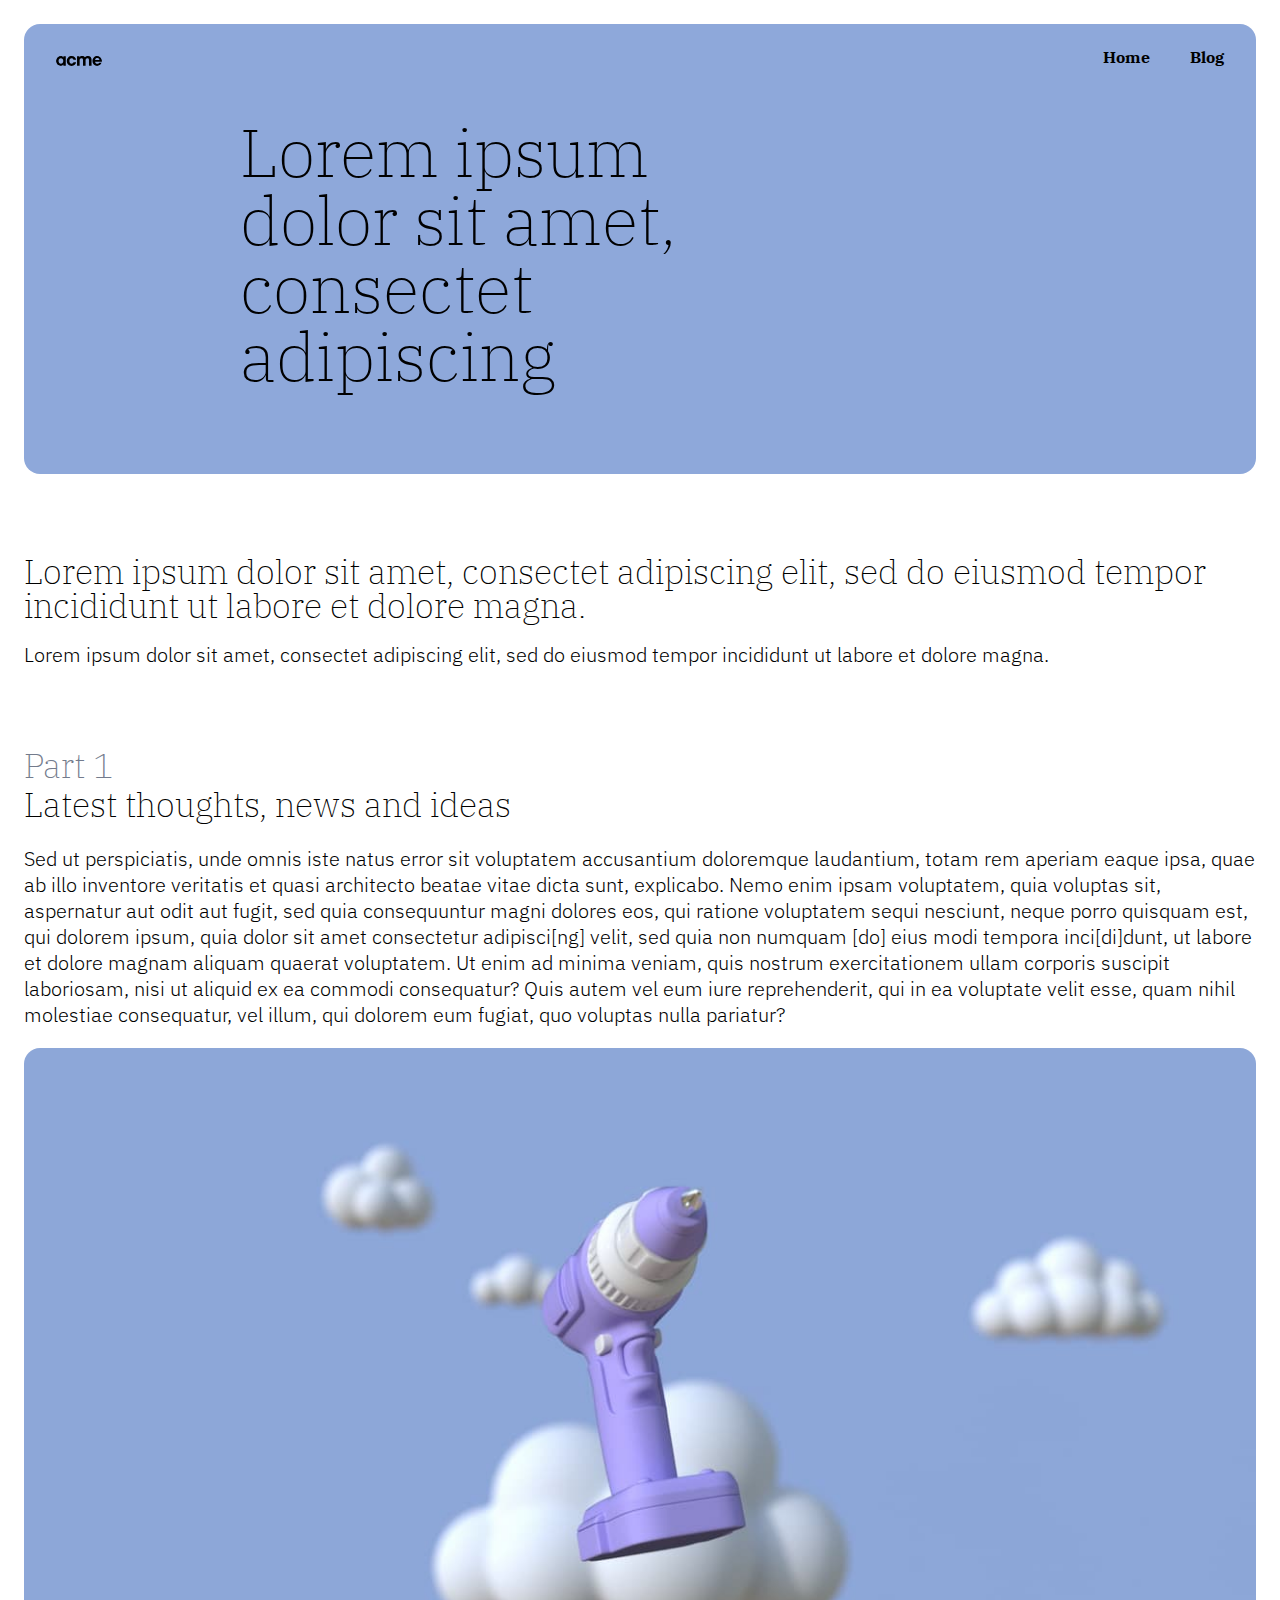
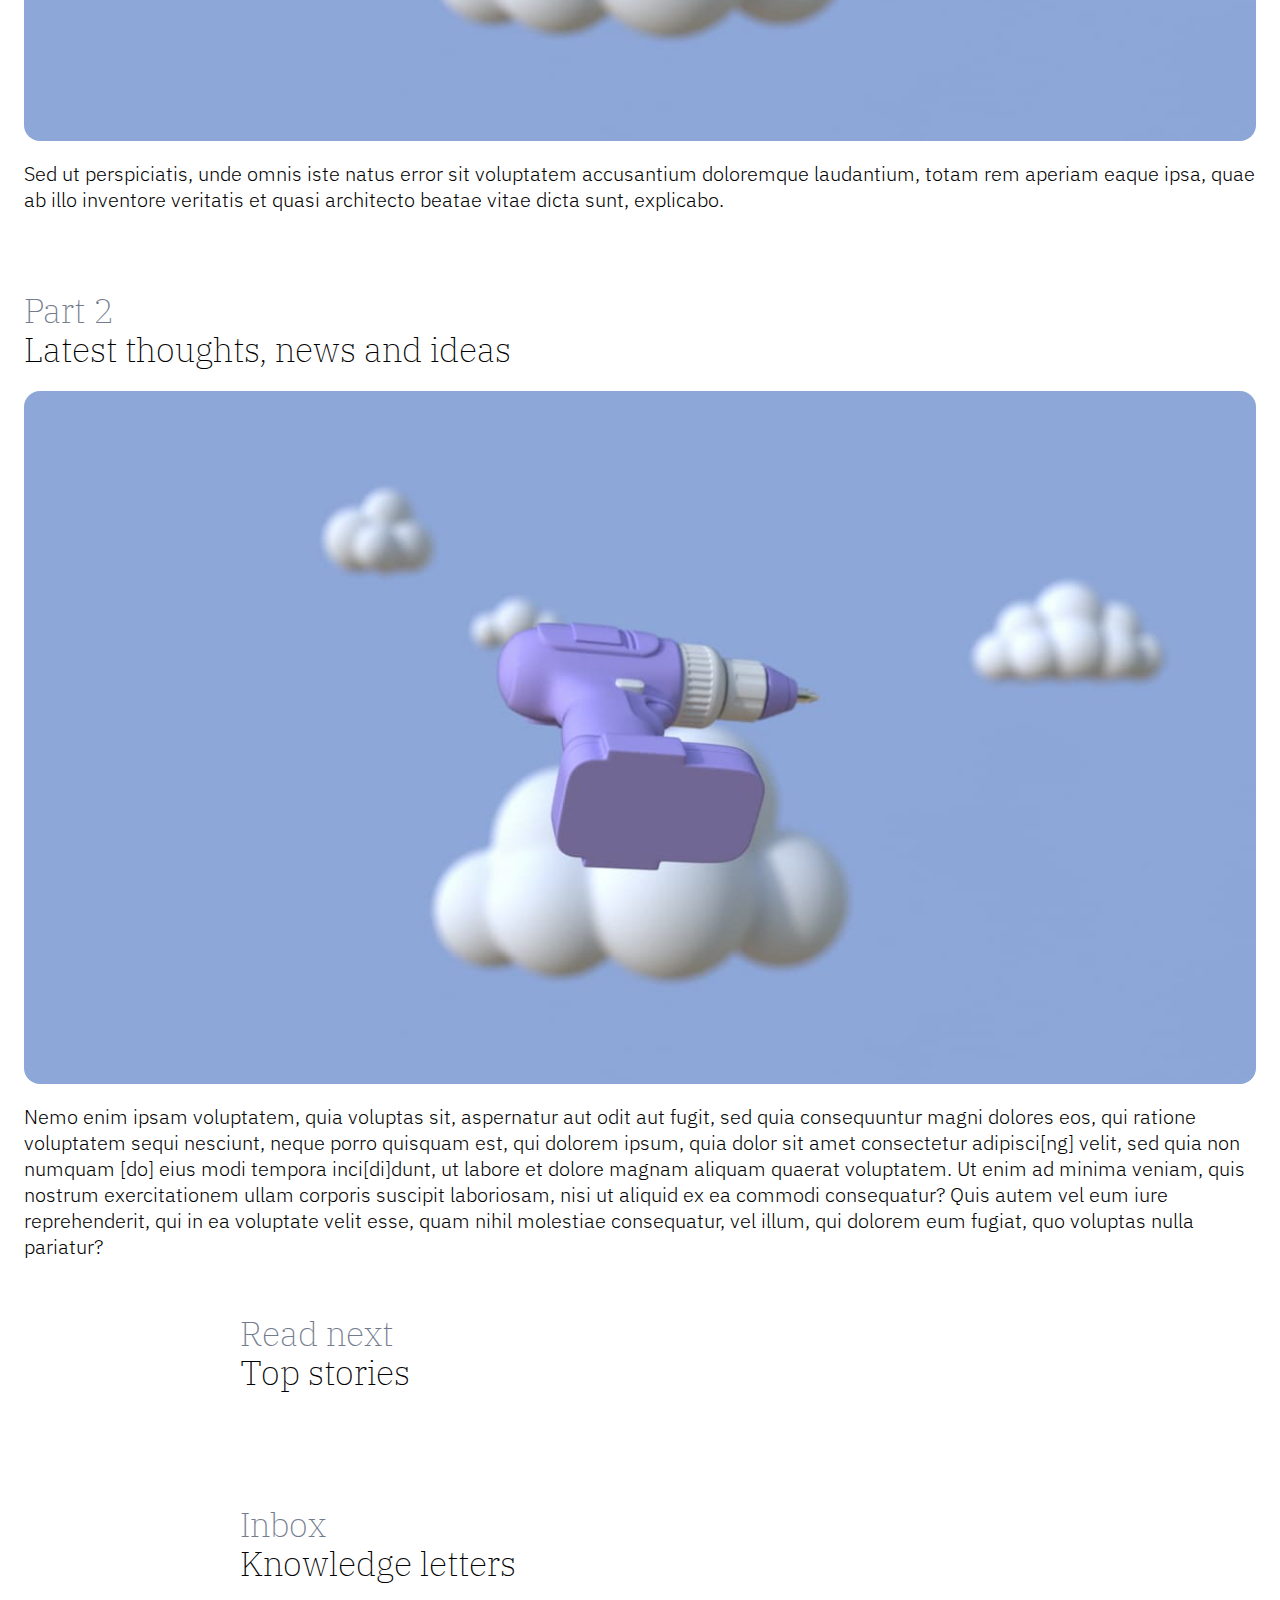
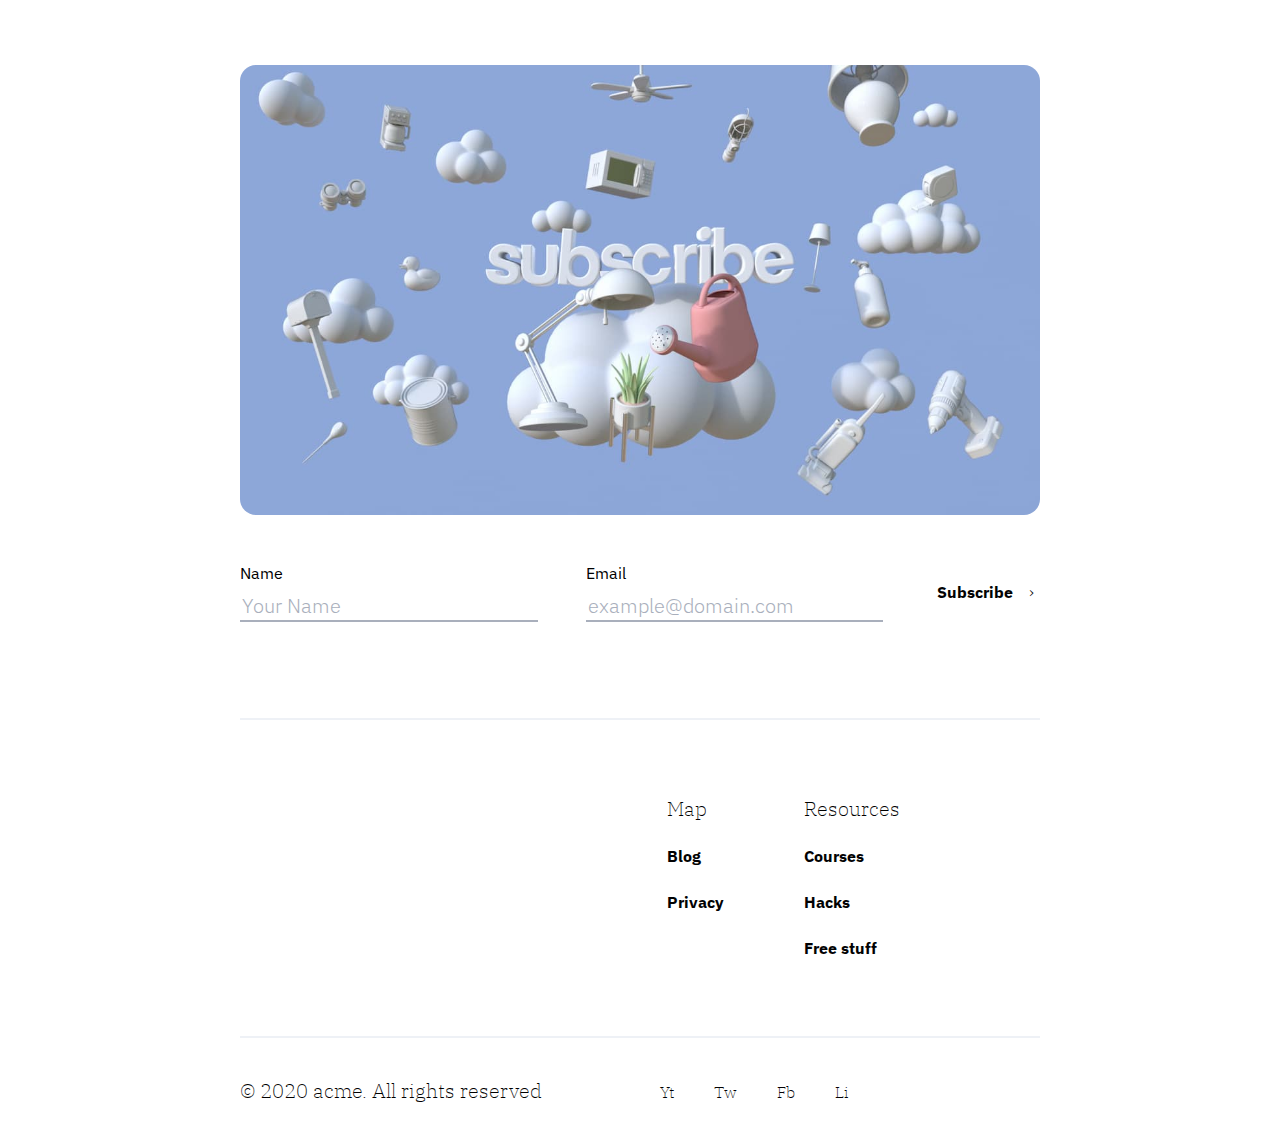
==== article.html @ 20fd58d6 "feat: add article.html" ====
<!DOCTYPE html>
<html lang="en">
  <head>
    <meta charset="UTF-8" />
    <meta name="viewport" content="width=device-width, initial-scale=1.0" />
    <title>acme website co.</title>
    <link
      href="https://fonts.googleapis.com/css2?family=IBM+Plex+Sans:wght@300;400;600&family=IBM+Plex+Serif:wght@200&display=swap"
      rel="stylesheet"
    />
    <link rel="stylesheet" href="style.css" />
  </head>

  <body class="page-article">
    <header class="primary-header">
      <div class="primary-header__inner">
        <a href="index.html" aria-label="acme home page"
          ><img src="./assets/images/logo.svg" alt="" class="logo"
        /></a>
        <nav class="primary-nav">
          <ul class="primary-nav__list">
            <li><a href="index.html">Home</a></li>
            <li><a href="blog.html">Blog</a></li>
          </ul>
        </nav>
      </div>
      <div class="container">
        <h1 class="page-title">
          Lorem ipsum dolor sit amet, consectet adipiscing
        </h1>
      </div>
    </header>

    <article class="xl-space article-full flow-content">
      <header class="flow-content">
        <h2 class="section-subtitle">
          Lorem ipsum dolor sit amet, consectet adipiscing elit, sed do eiusmod
          tempor incididunt ut labore et dolore magna.
        </h2>
        <p>
          Lorem ipsum dolor sit amet, consectet adipiscing elit, sed do eiusmod
          tempor incididunt ut labore et dolore magna.
        </p>
      </header>
      <div>
        <h3 class="section-title xl-space">Part 1</h3>
        <p class="section-subtitle">Latest thoughts, news and ideas</p>
      </div>
      <p>
        Sed ut perspiciatis, unde omnis iste natus error sit voluptatem
        accusantium doloremque laudantium, totam rem aperiam eaque ipsa, quae ab
        illo inventore veritatis et quasi architecto beatae vitae dicta sunt,
        explicabo. Nemo enim ipsam voluptatem, quia voluptas sit, aspernatur aut
        odit aut fugit, sed quia consequuntur magni dolores eos, qui ratione
        voluptatem sequi nesciunt, neque porro quisquam est, qui dolorem ipsum,
        quia dolor sit amet consectetur adipisci[ng] velit, sed quia non numquam
        [do] eius modi tempora inci[di]dunt, ut labore et dolore magnam aliquam
        quaerat voluptatem. Ut enim ad minima veniam, quis nostrum
        exercitationem ullam corporis suscipit laboriosam, nisi ut aliquid ex ea
        commodi consequatur? Quis autem vel eum iure reprehenderit, qui in ea
        voluptate velit esse, quam nihil molestiae consequatur, vel illum, qui
        dolorem eum fugiat, quo voluptas nulla pariatur?
      </p>
      <img src="./assets/images/article-1.jpg" alt="" />
      <p>
        Sed ut perspiciatis, unde omnis iste natus error sit voluptatem
        accusantium doloremque laudantium, totam rem aperiam eaque ipsa, quae ab
        illo inventore veritatis et quasi architecto beatae vitae dicta sunt,
        explicabo.
      </p>

      <div>
        <h3 class="section-title xl-space">Part 2</h3>
        <p class="section-subtitle">Latest thoughts, news and ideas</p>
      </div>
      <img src="./assets/images/article-2.jpg" alt="" />
      <p>
        Nemo enim ipsam voluptatem, quia voluptas sit, aspernatur aut odit aut
        fugit, sed quia consequuntur magni dolores eos, qui ratione voluptatem
        sequi nesciunt, neque porro quisquam est, qui dolorem ipsum, quia dolor
        sit amet consectetur adipisci[ng] velit, sed quia non numquam [do] eius
        modi tempora inci[di]dunt, ut labore et dolore magnam aliquam quaerat
        voluptatem. Ut enim ad minima veniam, quis nostrum exercitationem ullam
        corporis suscipit laboriosam, nisi ut aliquid ex ea commodi consequatur?
        Quis autem vel eum iure reprehenderit, qui in ea voluptate velit esse,
        quam nihil molestiae consequatur, vel illum, qui dolorem eum fugiat, quo
        voluptas nulla pariatur?
      </p>
    </article>
    <section class="container">
      <header>
        <h2 class="section-title">Read next</h2>
        <p class="section-subtitle">Top stories</p>
      </header>
      <div class="split"></div>
      <div class="split"></div>
    </section>

    <section class="call-to-action">
      <div class="container">
        <header>
          <h2 class="section-title">Inbox</h2>
          <p class="section-subtitle">Knowledge letters</p>
        </header>
        <img
          class="xl-space"
          src="./assets/images/newsletter.jpg"
          alt="floating items"
        />

        <form action="" method="post" class="newsletter">
          <div>
            <label for="name">Name</label>
            <input placeholder="Your Name" type="text" id="name" name="name" />
          </div>
          <div>
            <label for="email">Email</label>
            <input
              placeholder="example@domain.com"
              type="email"
              name="email"
              id="email"
            />
          </div>
          <button class="btn" type="submit">Subscribe</button>
        </form>
      </div>
    </section>

    <footer class="primary-footer">
      <div class="container">
        <div class="primary-footer__inner split">
          <a href="index.html" aria-label="acme home page"
            ><img src="img/logo.svg" alt="" class="logo"
          /></a>

          <div class="footer-nav">
            <dl class="flow-content">
              <dt class="text-serif">Map</dt>
              <dd><a href="#">Blog</a></dd>
              <dd><a href="#">Privacy</a></dd>
            </dl>

            <dl class="flow-content">
              <dt class="text-serif">Resources</dt>
              <dd><a href="#">Courses</a></dd>
              <dd><a href="#">Hacks</a></dd>
              <dd><a href="#">Free stuff</a></dd>
            </dl>
          </div>
        </div>
        <div class="split text-serif">
          <p class="copywrite">© 2020 acme. All rights reserved</p>
          <ul class="footer-social">
            <li><a href="#">Yt</a></li>
            <li><a href="#">Tw</a></li>
            <li><a href="#">Fb</a></li>
            <li><a href="#">Li</a></li>
          </ul>
        </div>
      </div>
    </footer>
  </body>
</html>
---- style.css ----
:root {
  --ff-sans: "IBM Plex Sans", sans-serif;
  --ff-serif: "IBM Plex Serif", serif;

  /* small screen font-sizes */
  --fs-200: 0.75rem;
  --fs-300: 1rem;
  --fs-400: 1.25rem;
  --fs-500: 1.375rem;
  --fs-600: 1.75rem;
  --fs-900: 2.125rem;

  --fw-200: 200;
  --fw-300: 300;
  --fw-400: 400;
  --fw-700: 700;

  --clr-neutral-100: #fff;
  --clr-neutral-200: #eef1f6;
  --clr-neutral-300: #a9afbc;
  --clr-neutral-400: #737b8c;
  --clr-neutral-500: #434956;
  --clr-neutral-900: #020203;

  --clr-primary-300: #f3f7ff;
  --clr-primary-400: #8ea8da;

  --br: 1rem;
}

@media (min-width: 40em) {
  :root {
    --fs-500: 1.75rem;
    --fs-600: 2.125rem;
    --fs-900: 4.25rem;
  }
}

/* reset */

*,
*::before,
*::after {
  box-sizing: border-box;
}

h1,
.h1,
h2,
.h2,
h3,
.h3,
h4,
.h4 {
  line-height: 1;
}

body,
h1,
h2,
h3,
p,
dl,
dd,
figure {
  margin: 0;
}

ul[class],
ol[class] {
  list-style: none;
  padding: 0;
}

input,
button,
textarea,
select {
  font: inherit;
}

img {
  max-width: 100%;
  height: auto;
  display: block;
  border-radius: var(--br);
}

body {
  line-height: 1.3;
  font-family: var(--ff-sans);
  font-size: var(--fs-400);
  font-weight: 300;
  padding: 1.5rem;
}

.bg-primary-300 {
  background-color: var(--clr-primary-300);
  border-radius: 1rem;
}

/* typography */

h1,
h2,
h3,
.section-subtitle,
.text-serif {
  font-family: var(--ff-serif);
  font-weight: var(--fw-200);
}

a {
  font-weight: var(--fw-700);
  font-size: var(--fs-300);
  color: var(--clr-neutral-900);
}

a:hover,
a:focus {
  color: var(--clr-primary-400);
}

.text-500 {
  font-size: var(--fs-500);
}

.page-title {
  font-size: var(--fs-900);
}

.page-intro {
  font-size: var(--fs-600);
}

.section-title {
  font-size: var(--fs-600);
  color: var(--clr-neutral-400);
}

.section-subtitle {
  font-size: var(--fs-600);
}

.btn {
  display: inline-block;
  cursor: pointer;
  border: 0;
  background: none;
  font-weight: var(--fw-700);
  font-size: var(--fs-300);
  font-family: var(--ff-sans);
  text-decoration: none;
  color: var(--clr-neutral-900);
}

.btn::after {
  content: "\203A";
  margin-left: 1em;
  font-weight: var(--fw-300);
}

.btn:hover,
.btn:focus {
  color: var(--clr-primary-400);
}

/* general layout */

section {
  padding: 2.5rem 0;
}

@media (min-width: 40em) {
  section {
    padding: 3.5rem 0;
  }
}

.container {
  max-width: 50rem;
  margin: 0 auto;
}

.flow-content > * + * {
  margin-top: var(--flow-spacer, 1em);
}

.split {
  display: flex;
  flex-direction: column;
}

.split > * + * {
  margin: 4rem 0 0 0;
  padding: 1rem;
}

.split > * {
  flex-basis: 100%;
}

@media (min-width: 40em) {
  .split {
    flex-direction: row;
  }

  .split > * + * {
    margin: 0 0 0 2.5rem;
  }
}

.xl-space {
  margin-top: 5rem;
}

/* components */
/* 
.primary-header {
  background-image: url(./assets/images/hero.jpg);
  background-size: cover;
  background-repeat: no-repeat;
  background-position: center;
  border-radius: var(--br);
  padding: 2rem;
  background-color: var(--clr-primary-400);
  min-height: 50vh;
} */

.primary-header {
  background-size: cover;
  border-radius: var(--br);
  padding: 2rem;
  background-color: var(--clr-primary-400);
  min-height: 50vh;
  display: flex;
  flex-direction: column;
}

.primary-header .container {
  margin-top: auto;
  margin-bottom: auto;
  width: 100%;
}

.primary-header .container > * {
  max-width: 12ch;
}

.page-home .primary-header {
  background-image: url(./assets/images/hero.jpg);
  background-position: center center;
}

.page-blog .primary-header {
  background-image: url(./assets/images/blog.jpg);
  background-position: left center;
}

.primary-nav {
  position: fixed;
  bottom: 0.5em;
  left: 0.5em;
  right: 0.5em;
  border-radius: var(--br);
  background: var(--clr-neutral-900);
  font-family: var(--ff-serif);
}

.primary-nav ul {
  display: flex;
  justify-content: space-around;
  margin: 0;
  padding: 0.8em 0;
}

.primary-nav li {
  line-height: 0;
}

.primary-nav a {
  color: var(--clr-neutral-200);
  text-decoration: none;
}

@media (min-width: 40em) {
  .primary-nav {
    position: static;
    background: transparent;
  }

  .primary-nav a {
    color: inherit;
    text-decoration: none;
  }

  .primary-header__inner {
    display: flex;
    justify-content: space-between;
  }

  .primary-nav ul {
    padding: 0;
  }

  .primary-nav li {
    margin-left: 2em;
  }
}

.secondary-navigation {
  display: flex;
  align-items: center;
  gap: 1rem;
}

.secondary-navigation > a:last-child {
  margin-left: auto;
}

.categories {
  margin: 0%;
  display: flex;
  margin: 2rem 0px;
  gap: 1rem;
}

.categories button {
  cursor: pointer;
  border: 0px;
  text-transform: uppercase;
  background: transparent;
  font-size: var(--fs-200);
}
.article-preview h3 {
  font-size: var(--fs-500);
}

.article-preview img {
  object-fit: cover;
  height: 12.5rem;
  width: 100%;
}

.article-preview .info {
  display: flex;
  font-weight: var(--fw-400);
  font-size: var(--fs-200);
  color: var(--clr-neutral-400);
}

.article-preview .info > *:first-child {
  margin-right: 2rem;
}

.call-to-action form {
  margin-top: 3rem;
  display: flex;
  flex-direction: column;
  gap: 3rem;
}

.call-to-action form > div {
  flex-basis: 100%;
  flex-shrink: 1;
  flex-grow: 1;
}

.call-to-action input {
  width: 100%;
  border: 0;
  border-bottom: 2px solid var(--clr-neutral-300);
}

.call-to-action input:focus {
  border-color: var(--clr-primary-400);
  border-width: 4px;
}

.call-to-action input::placeholder {
  color: var(--clr-neutral-300);
  opacity: 1;
}

.call-to-action label {
  display: block;
  margin-bottom: 0.5em;
  font-size: var(--fs-300);
  font-weight: var(--fw-400);
}

.call-to-action button {
  align-self: flex-start;
}

@media (min-width: 40em) {
  .call-to-action form {
    flex-direction: row;
  }

  .call-to-action button {
    align-self: center;
  }
}

.primary-footer__inner {
  --border: 2px solid var(--clr-neutral-200);
  border-top: var(--border);
  border-bottom: var(--border);
  padding: 3em 0;
  margin: 2em 0;
}

@media (max-width: 40em) {
  .footer-nav {
    display: flex;
    flex-direction: column;
  }
  .footer-nav dl {
    margin-bottom: 4rem;
  }
}

footer {
  padding-bottom: 1em;
}

.footer-nav {
  display: flex;
}

.footer-nav a {
  text-decoration: none;
  border: none;
}

.footer-nav > *:first-child {
  margin-right: 4em;
}

.footer-social {
  display: flex;
  gap: 2em;
}

.footer-social a {
  font-weight: var(--fw-200);
  text-decoration: none;
  border: none;
}

/* homepage styles */

.intro {
  --flow-spacer: 2em;
}

.bg-accent {
  padding: 1rem;
}

/* Blog page styling*/

.article-grid {
  display: grid;
  gap: 3em 2em;
  grid-template-columns: repeat(6, 1fr);
}

.article-grid > * {
  grid-column: 1 / -1;
}

@media (min-width: 30em) {
  .article-grid > *:not(:first-child) {
    grid-column: span 3;
  }
}

@media (min-width: 40em) {
  .article-grid article:first-child {
    grid-column: 1 / -1;
  }

  .article-grid > .article-preview:first-child {
    display: grid;
    grid-template-columns: 1fr 1fr;
    grid-template-rows: 1fr min-content 1fr;
    gap: 1em 2em;
  }

  .article-grid > .article-preview:first-child img {
    grid-row: span 3;
    height: 18rem;
  }

  .article-grid > .article-preview:first-child > h3 {
    margin-top: auto;
  }

  .article-grid > *:nth-child(2),
  .article-grid > *:nth-child(3) {
    grid-column: span 3;
  }
  .article-grid > *:nth-child(4),
  .article-grid > *:nth-child(5),
  .article-grid > *:nth-child(6) {
    grid-column: span 2;
  }
  .article-grid > *:nth-child(7),
  .article-grid > *:nth-child(8) {
    grid-column: span 3;
  }
}
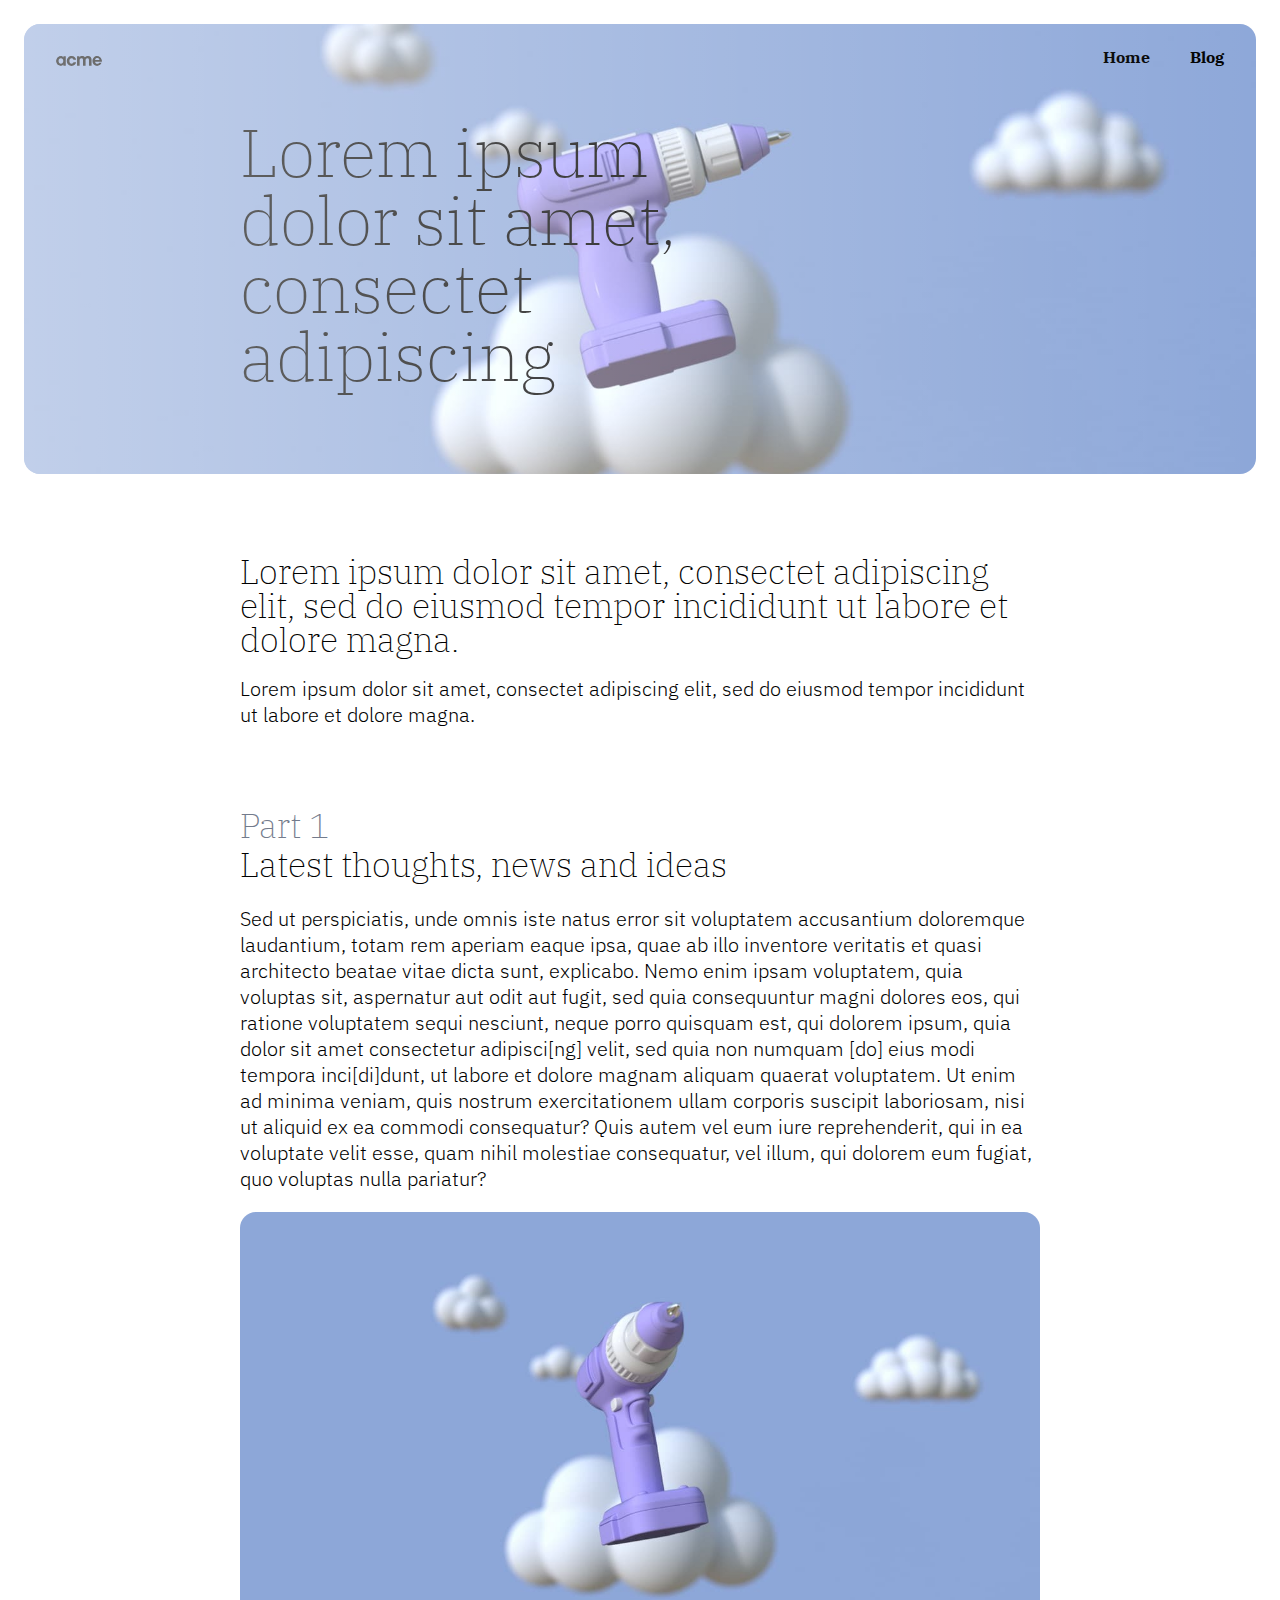
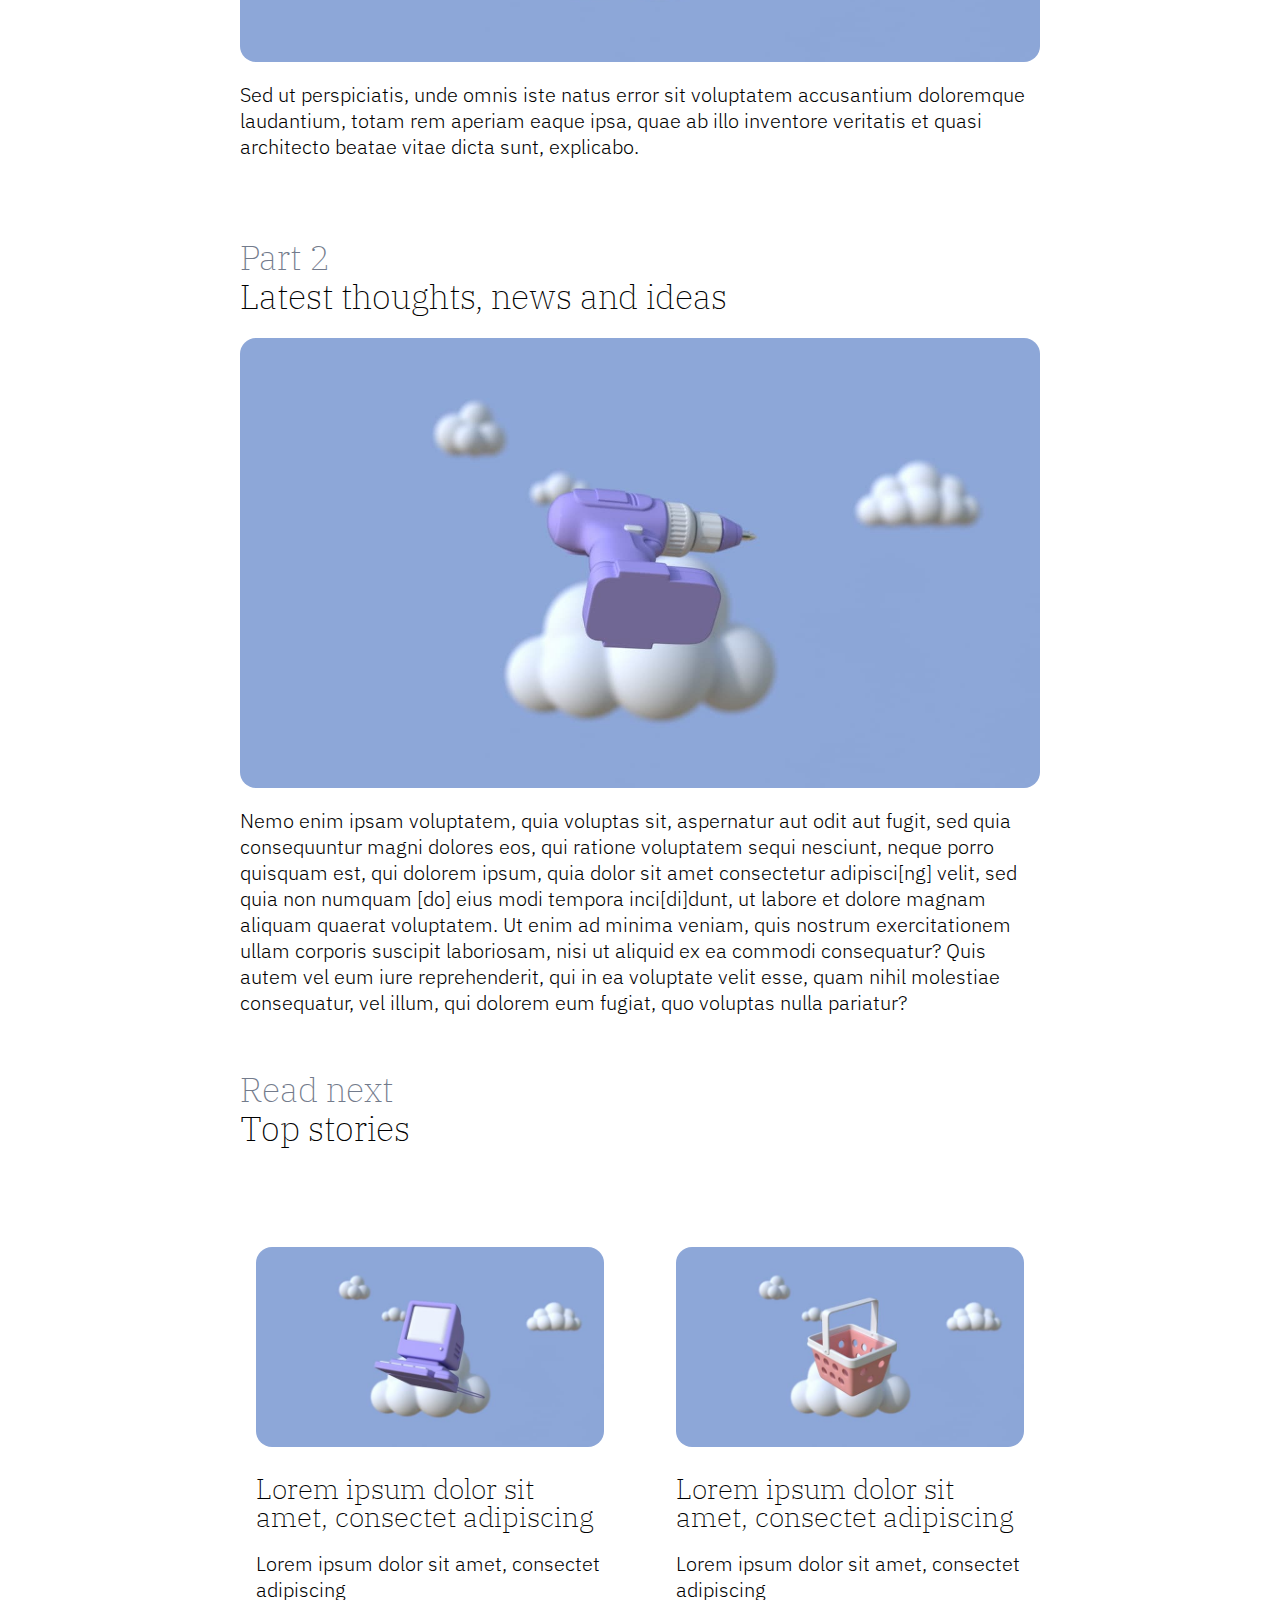
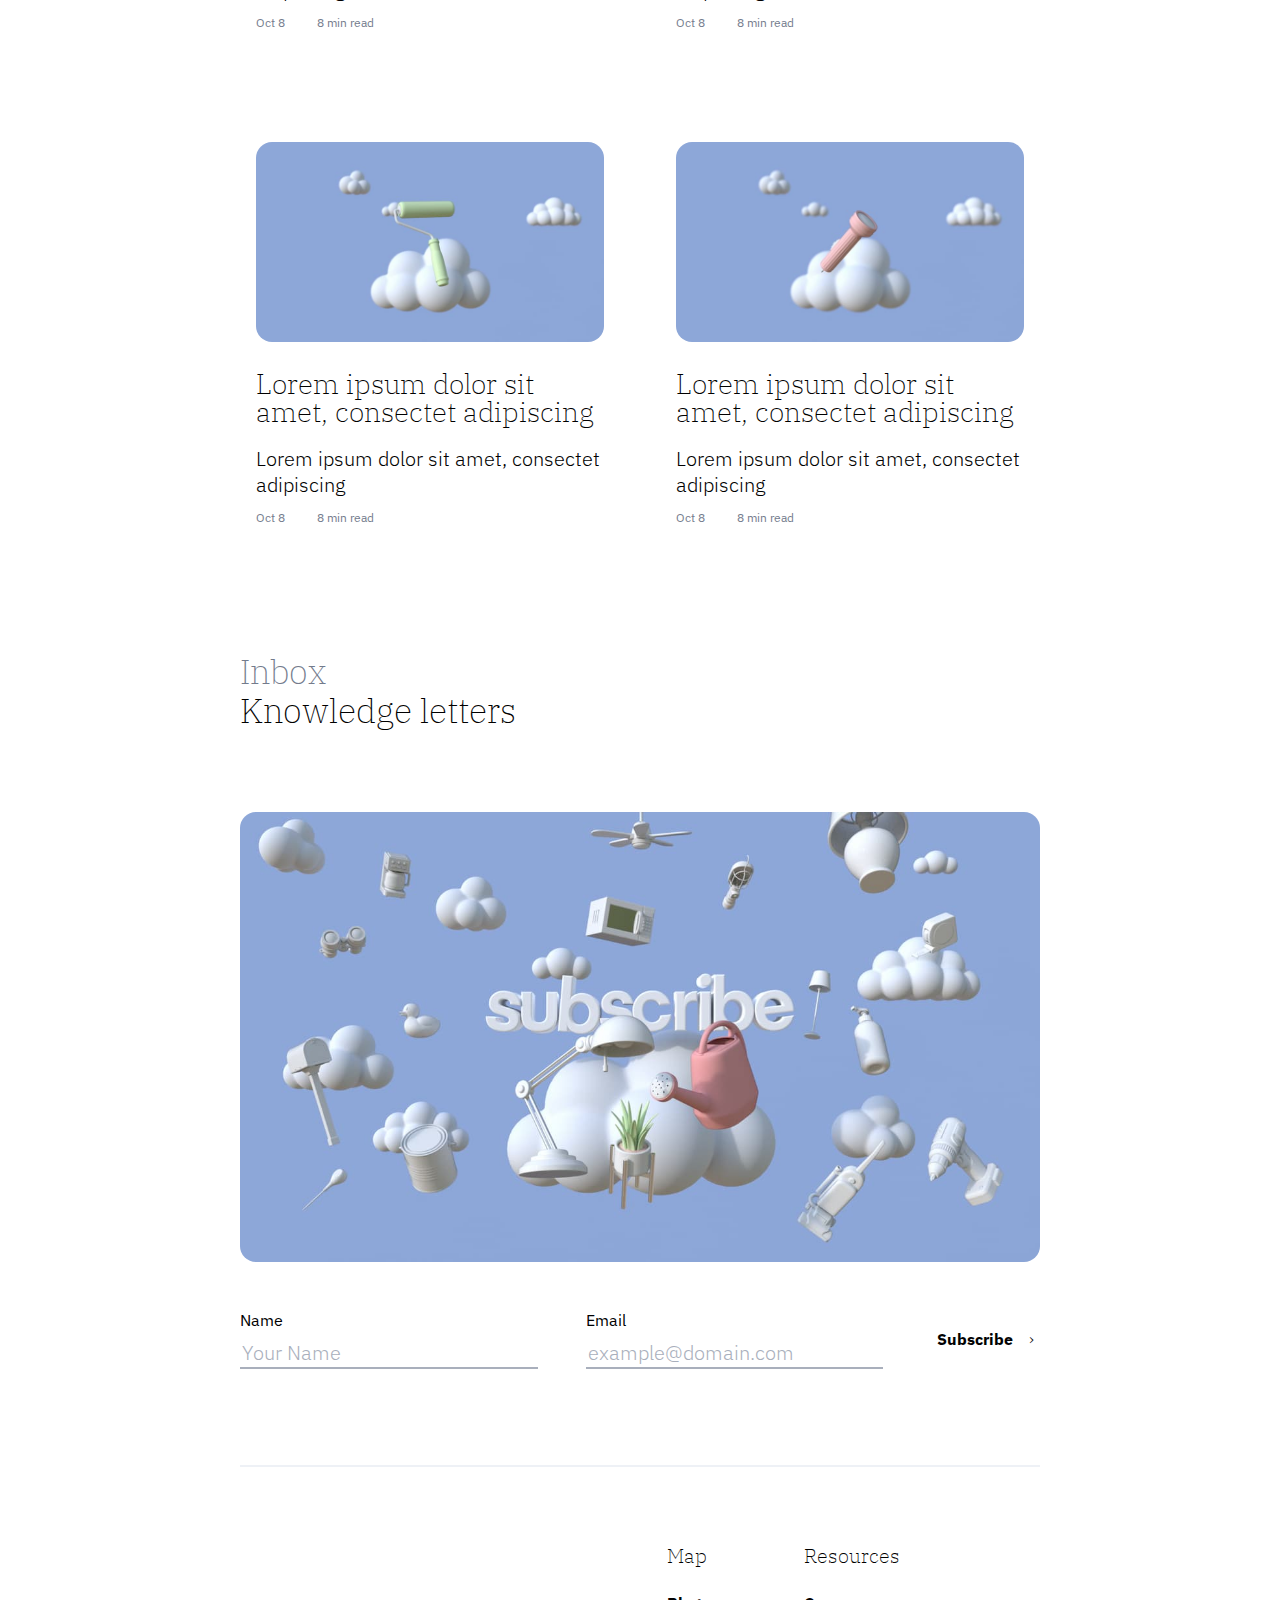
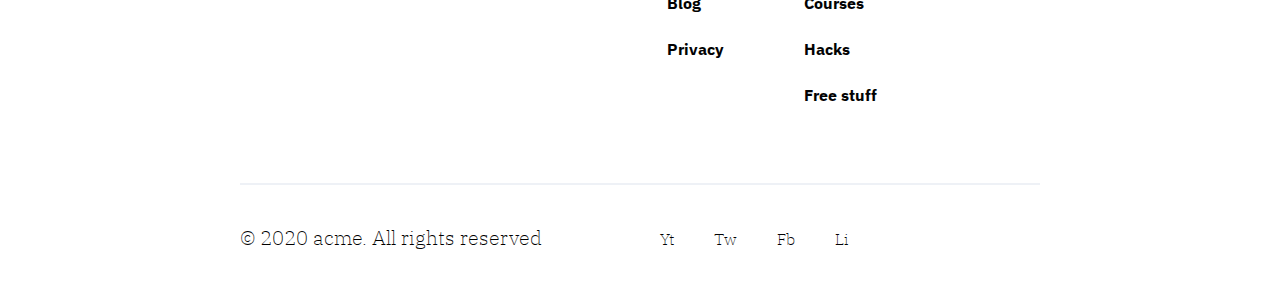
==== commit 13756d85: "feat: add card on article-page" ====
--- a/article.html
+++ b/article.html
@@ -92,8 +92,45 @@
         <h2 class="section-title">Read next</h2>
         <p class="section-subtitle">Top stories</p>
       </header>
-      <div class="split"></div>
-      <div class="split"></div>
+      <div class="split xl-space">
+        <article class="article-preview flow-content padding">
+          <img src="./assets/images/blog-6.jpg" alt="electric drill" />
+          <h3>Lorem ipsum dolor sit amet, consectet adipiscing</h3>
+          <p>Lorem ipsum dolor sit amet, consectet adipiscing</p>
+          <div class="info">
+            <time datetime="2020-10-08">Oct 8</time>
+            <p>8 min read</p>
+          </div>
+        </article>
+        <article class="article-preview flow-content">
+          <img src="./assets/images/blog-7.jpg" alt="electric drill" />
+          <h3>Lorem ipsum dolor sit amet, consectet adipiscing</h3>
+          <p>Lorem ipsum dolor sit amet, consectet adipiscing</p>
+          <div class="info">
+            <time datetime="2020-10-08">Oct 8</time>
+            <p>8 min read</p>
+          </div>
+      </div>
+      <div class="split xl-space">
+        <article class="article-preview flow-content padding">
+          <img src="./assets/images/blog-8.jpg" alt="electric drill" />
+          <h3>Lorem ipsum dolor sit amet, consectet adipiscing</h3>
+          <p>Lorem ipsum dolor sit amet, consectet adipiscing</p>
+          <div class="info">
+            <time datetime="2020-10-08">Oct 8</time>
+            <p>8 min read</p>
+          </div>
+        </article>
+        <article class="article-preview flow-content">
+          <img src="./assets/images/blog-5.jpg" alt="electric drill" />
+          <h3>Lorem ipsum dolor sit amet, consectet adipiscing</h3>
+          <p>Lorem ipsum dolor sit amet, consectet adipiscing</p>
+          <div class="info">
+            <time datetime="2020-10-08">Oct 8</time>
+            <p>8 min read</p>
+          </div>
+        </article>
+      </div>
     </section>
 
     <section class="call-to-action">
--- a/style.css
+++ b/style.css
@@ -211,7 +211,7 @@
 }
 
 .xl-space {
-  margin-top: 5rem;
+  margin-top: 5rem !important;
 }
 
 /* components */
@@ -257,6 +257,29 @@
   background-position: left center;
 }
 
+.page-article .primary-header {
+  background-image: url(./assets/images/article.jpg);
+  background-position: left center;
+  position: relative;
+  overflow: hidden;
+  z-index: 0;
+}
+
+.page-article .primary-header::after {
+  content: "";
+  position: absolute;
+  top: 0px;
+  bottom: 0px;
+  left: 0px;
+  right: 0px;
+  background: linear-gradient(
+    90deg,
+    rgba(255, 255, 255, 0.45),
+    rgba(255, 255, 255, 0)
+  );
+  z-index: 1;
+}
+
 .primary-nav {
   position: fixed;
   bottom: 0.5em;
@@ -512,3 +535,15 @@
     grid-column: span 3;
   }
 }
+
+/* induvisual article page */
+.article-full {
+  max-width: 40em;
+  /* margin-left: auto;
+  margin-right: auto; */
+  margin: 0px auto;
+}
+
+.padding {
+  padding: 1rem;
+}
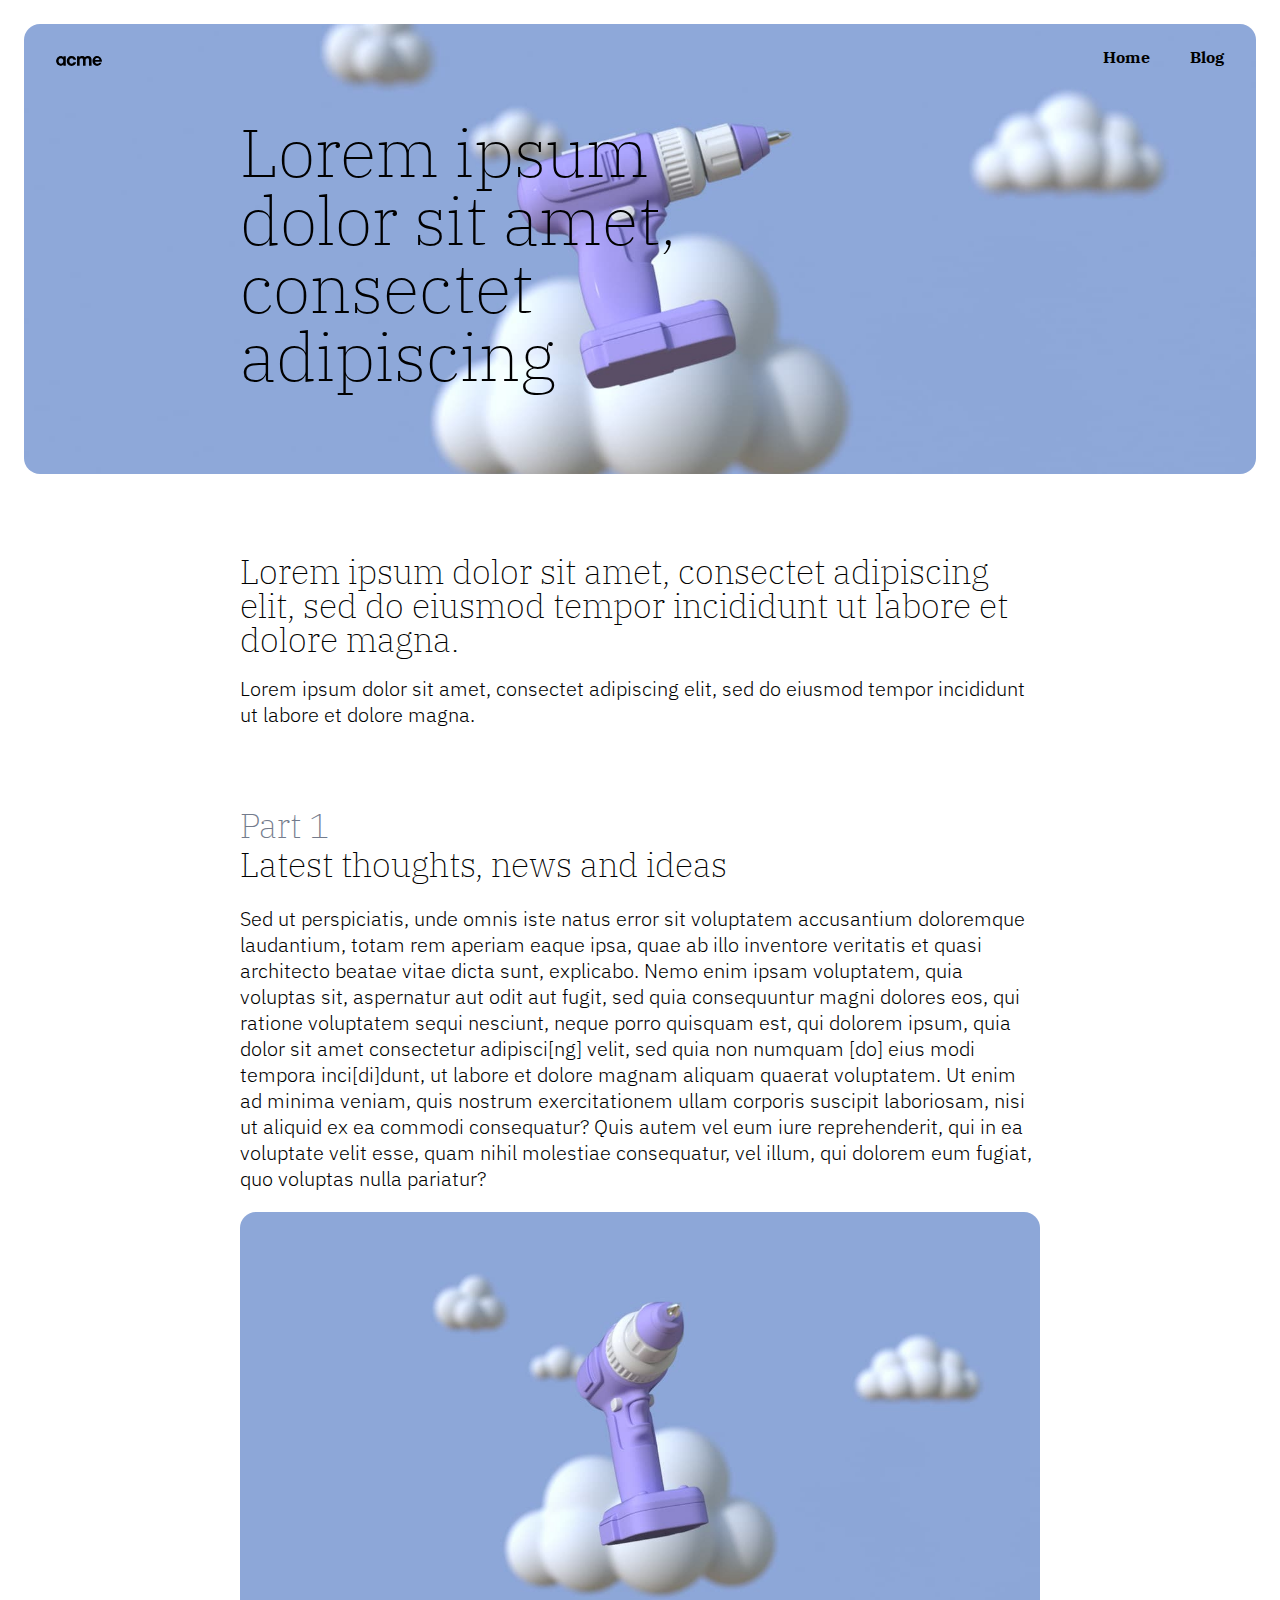
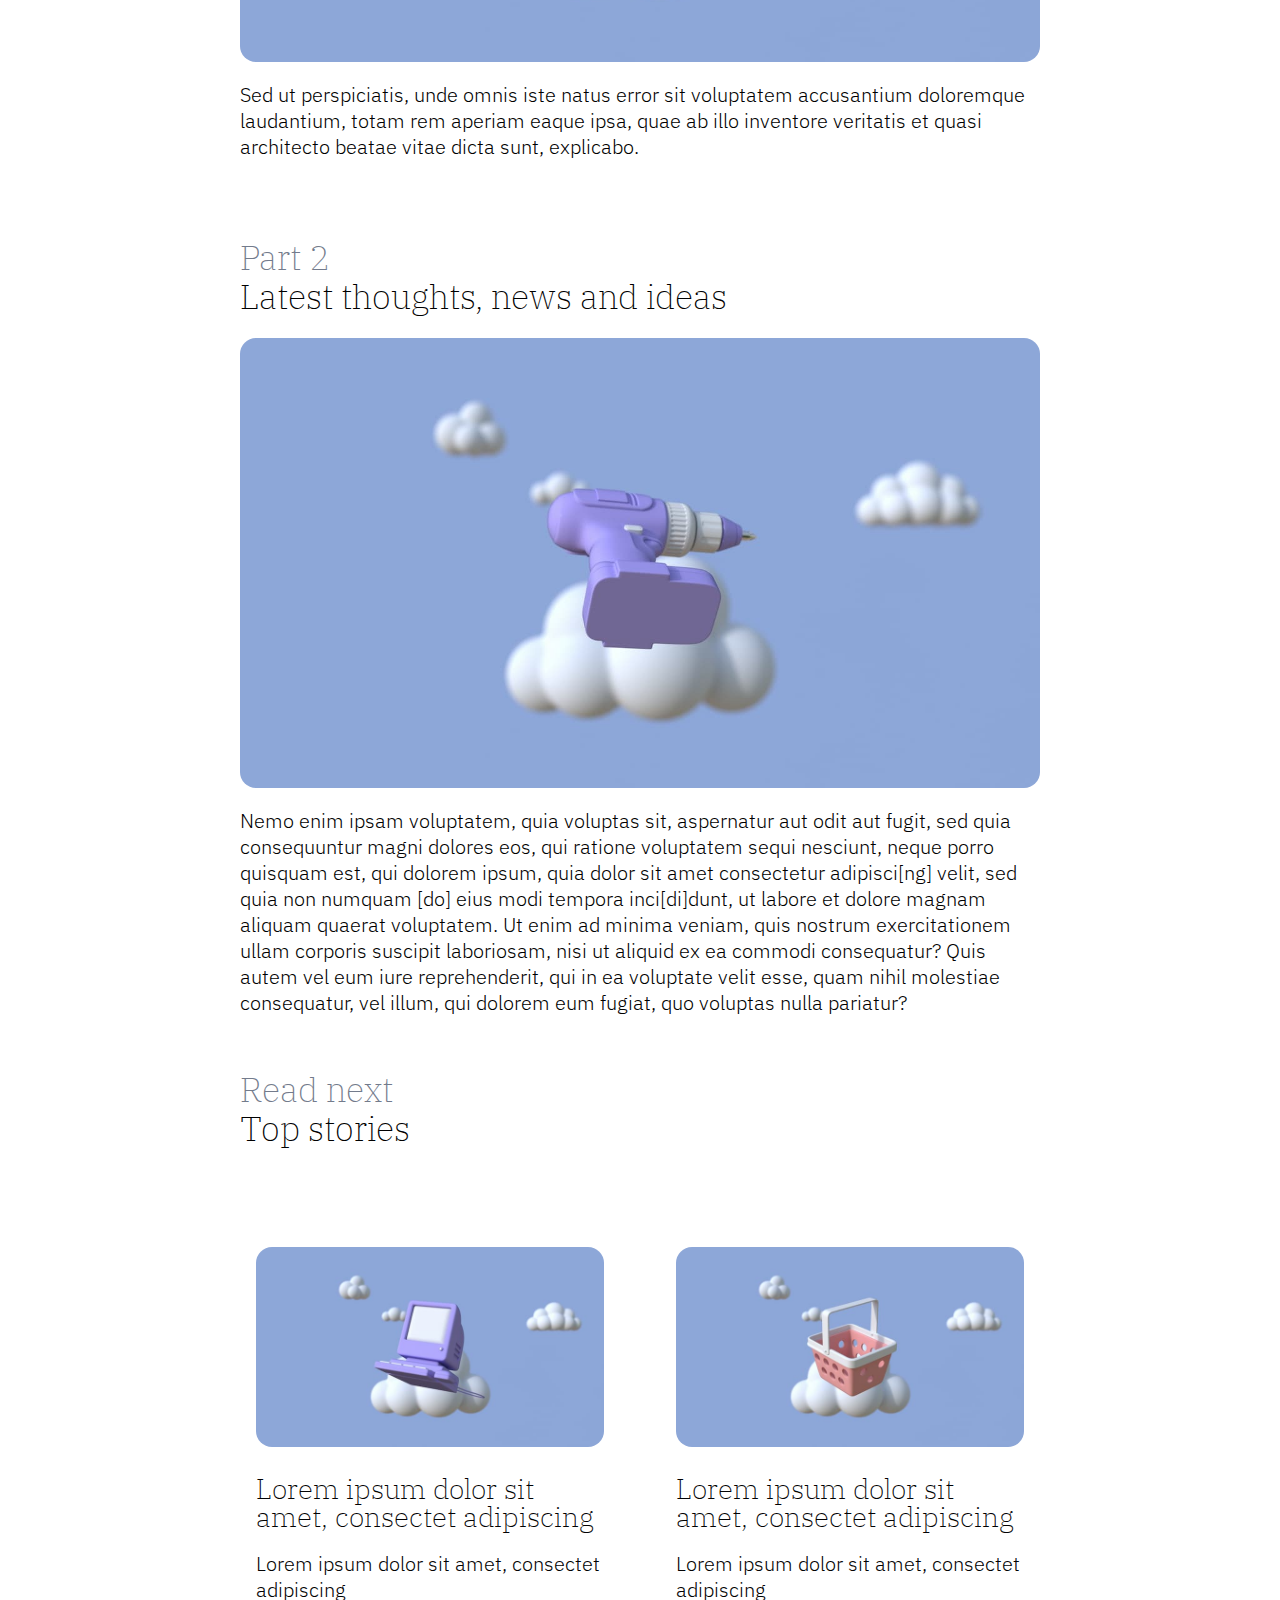
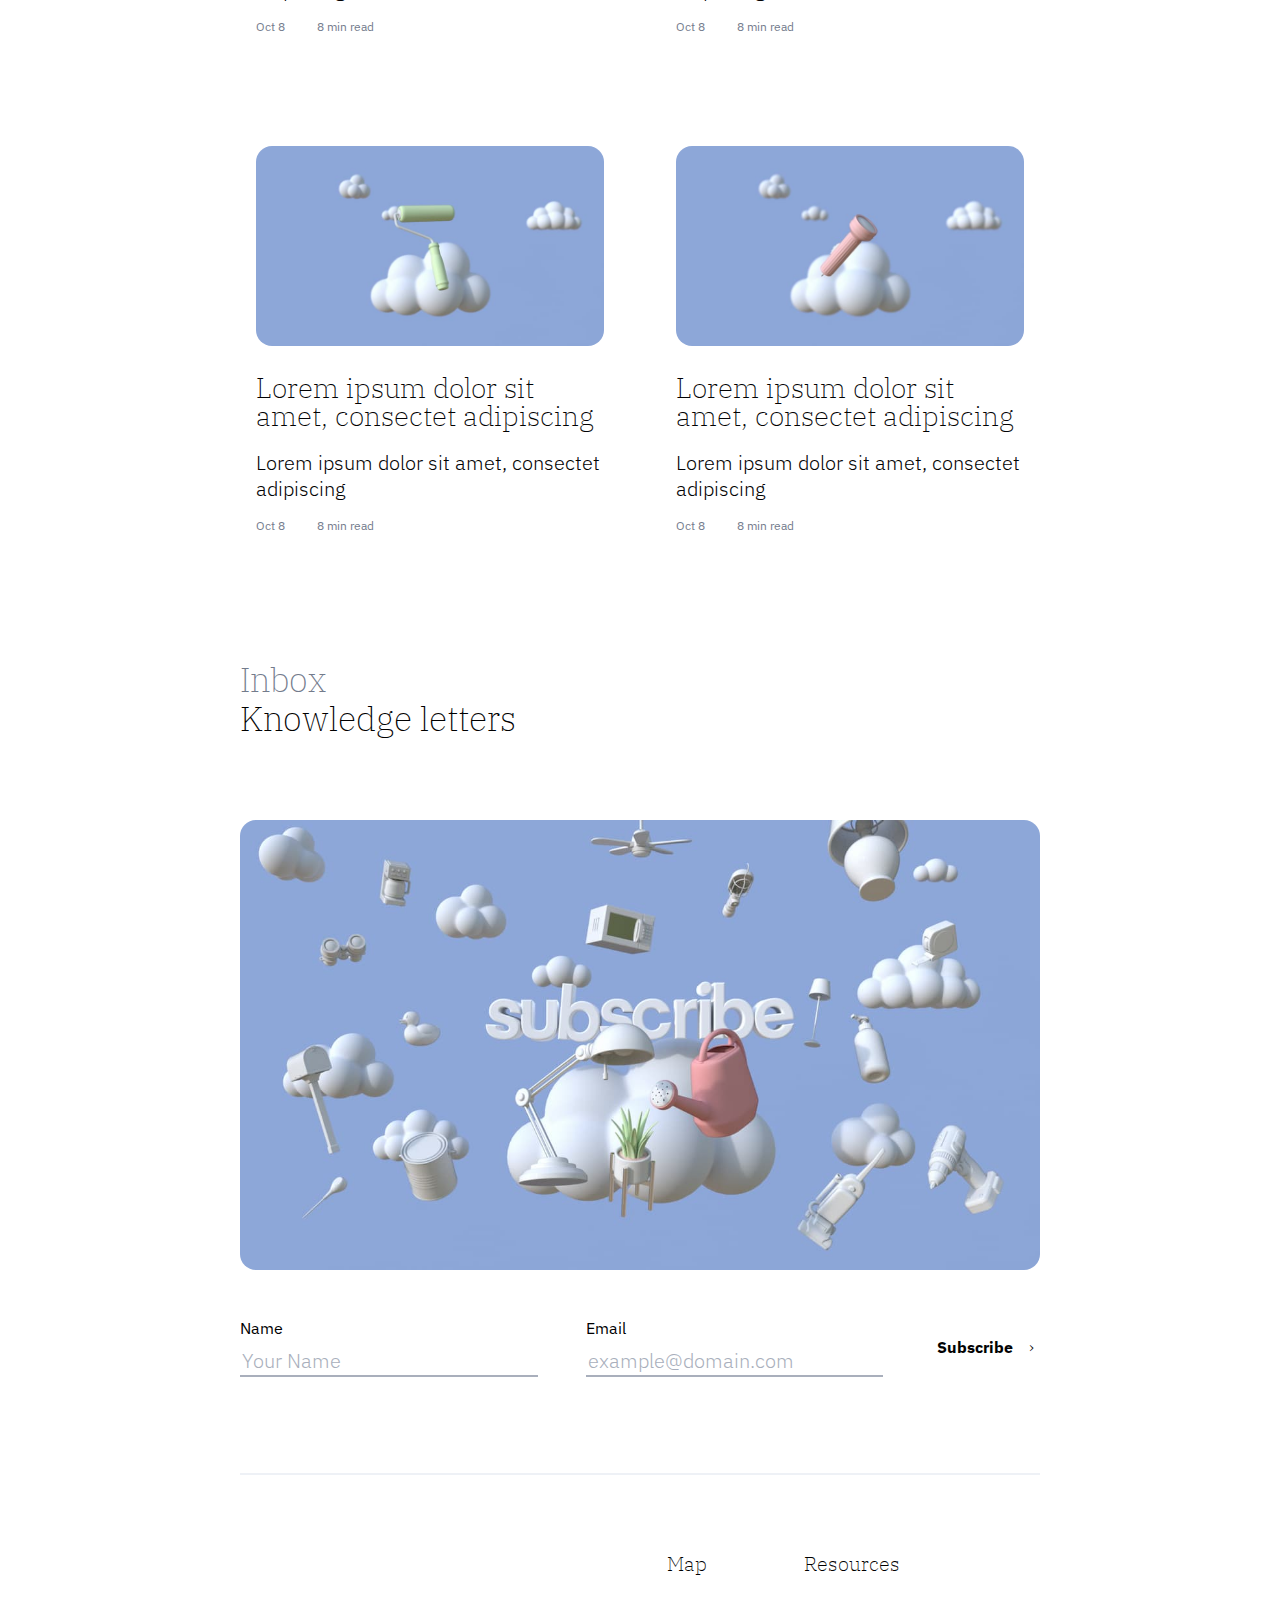
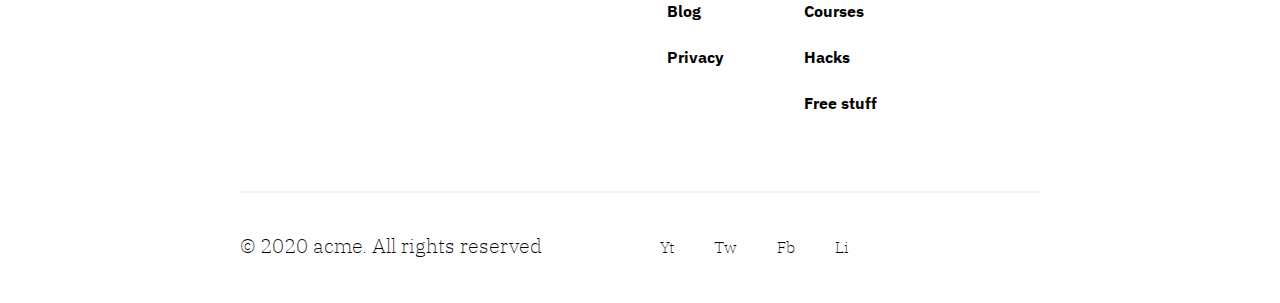
==== commit 653a04ed: "feat: add hover effect and link home-page bolg-page article-page" ====
--- a/article.html
+++ b/article.html
@@ -13,23 +13,19 @@
 
   <body class="page-article">
     <header class="primary-header">
-      <div class="primary-header__inner">
-        <a href="index.html" aria-label="acme home page"
-          ><img src="./assets/images/logo.svg" alt="" class="logo"
-        /></a>
-        <nav class="primary-nav">
-          <ul class="primary-nav__list">
-            <li><a href="index.html">Home</a></li>
-            <li><a href="blog.html">Blog</a></li>
-          </ul>
-        </nav>
-      </div>
-      <div class="container">
-        <h1 class="page-title">
-          Lorem ipsum dolor sit amet, consectet adipiscing
-        </h1>
-      </div>
-    </header>
+        <div class="primary-header__inner">
+          <a href="index.html" aria-label="acme home page"><img src="./assets/images/logo.svg" alt="" class="logo"></a>
+          <nav class="primary-nav">
+            <ul class="primary-nav__list">
+              <li><a href="index.html">Home</a></li>
+              <li><a href="blog.html">Blog</a></li>
+            </ul>
+          </nav>
+        </div>
+        <div class="container">
+          <h1 class="page-title">Lorem ipsum dolor sit amet, consectet adipiscing</h1>
+        </div>
+      </header>
 
     <article class="xl-space article-full flow-content">
       <header class="flow-content">
@@ -93,38 +89,46 @@
         <p class="section-subtitle">Top stories</p>
       </header>
       <div class="split xl-space">
-        <article class="article-preview flow-content padding">
+        <article class="article-preview padding">
+            <a href="article.html" class="flow-content">
           <img src="./assets/images/blog-6.jpg" alt="electric drill" />
           <h3>Lorem ipsum dolor sit amet, consectet adipiscing</h3>
           <p>Lorem ipsum dolor sit amet, consectet adipiscing</p>
+          </a>
           <div class="info">
             <time datetime="2020-10-08">Oct 8</time>
             <p>8 min read</p>
           </div>
         </article>
-        <article class="article-preview flow-content">
+        <article class="article-preview">
+            <a href="#" class="flow-content">
           <img src="./assets/images/blog-7.jpg" alt="electric drill" />
           <h3>Lorem ipsum dolor sit amet, consectet adipiscing</h3>
           <p>Lorem ipsum dolor sit amet, consectet adipiscing</p>
+          </a>
           <div class="info">
             <time datetime="2020-10-08">Oct 8</time>
             <p>8 min read</p>
           </div>
       </div>
       <div class="split xl-space">
-        <article class="article-preview flow-content padding">
+        <article class="article-preview padding">
+            <a href="#" class="flow-content">
           <img src="./assets/images/blog-8.jpg" alt="electric drill" />
           <h3>Lorem ipsum dolor sit amet, consectet adipiscing</h3>
           <p>Lorem ipsum dolor sit amet, consectet adipiscing</p>
+          </a>
           <div class="info">
             <time datetime="2020-10-08">Oct 8</time>
             <p>8 min read</p>
           </div>
         </article>
-        <article class="article-preview flow-content">
+        <article class="article-preview">
+            <a href="#" class="flow-content">
           <img src="./assets/images/blog-5.jpg" alt="electric drill" />
           <h3>Lorem ipsum dolor sit amet, consectet adipiscing</h3>
           <p>Lorem ipsum dolor sit amet, consectet adipiscing</p>
+          </a>
           <div class="info">
             <time datetime="2020-10-08">Oct 8</time>
             <p>8 min read</p>
--- a/style.css
+++ b/style.css
@@ -269,9 +269,7 @@
   content: "";
   position: absolute;
   top: 0px;
-  bottom: 0px;
   left: 0px;
-  right: 0px;
   background: linear-gradient(
     90deg,
     rgba(255, 255, 255, 0.45),
@@ -355,6 +353,43 @@
   background: transparent;
   font-size: var(--fs-200);
 }
+
+.article-preview a {
+  display: block;
+  text-decoration: none;
+  font-weight: var(--fw-300);
+  font-size: var(--fs-400);
+}
+
+.article-preview {
+  position: relative;
+  z-index: 0;
+}
+
+.article-preview a:hover,
+.article-preview a:focus {
+  color: inherit;
+}
+
+.article-preview a::before {
+  content: "";
+  position: absolute;
+  top: -1em;
+  bottom: -1em;
+  right: -1em;
+  left: -1em;
+  z-index: -1;
+  border-radius: var(--br);
+  box-shadow: 0;
+  box-shadow: 0 0.75rem 1.25rem rgba(0, 0, 0, 0.2);
+  transition: opacity 350ms ease;
+  opacity: 0;
+}
+
+.article-preview:hover a::before {
+  opacity: 1;
+}
+
 .article-preview h3 {
   font-size: var(--fs-500);
 }
@@ -370,6 +405,7 @@
   font-weight: var(--fw-400);
   font-size: var(--fs-200);
   color: var(--clr-neutral-400);
+  margin-top: 1rem;
 }
 
 .article-preview .info > *:first-child {
@@ -514,7 +550,7 @@
 
   .article-grid > .article-preview:first-child img {
     grid-row: span 3;
-    height: 18rem;
+    height: 22rem;
   }
 
   .article-grid > .article-preview:first-child > h3 {
